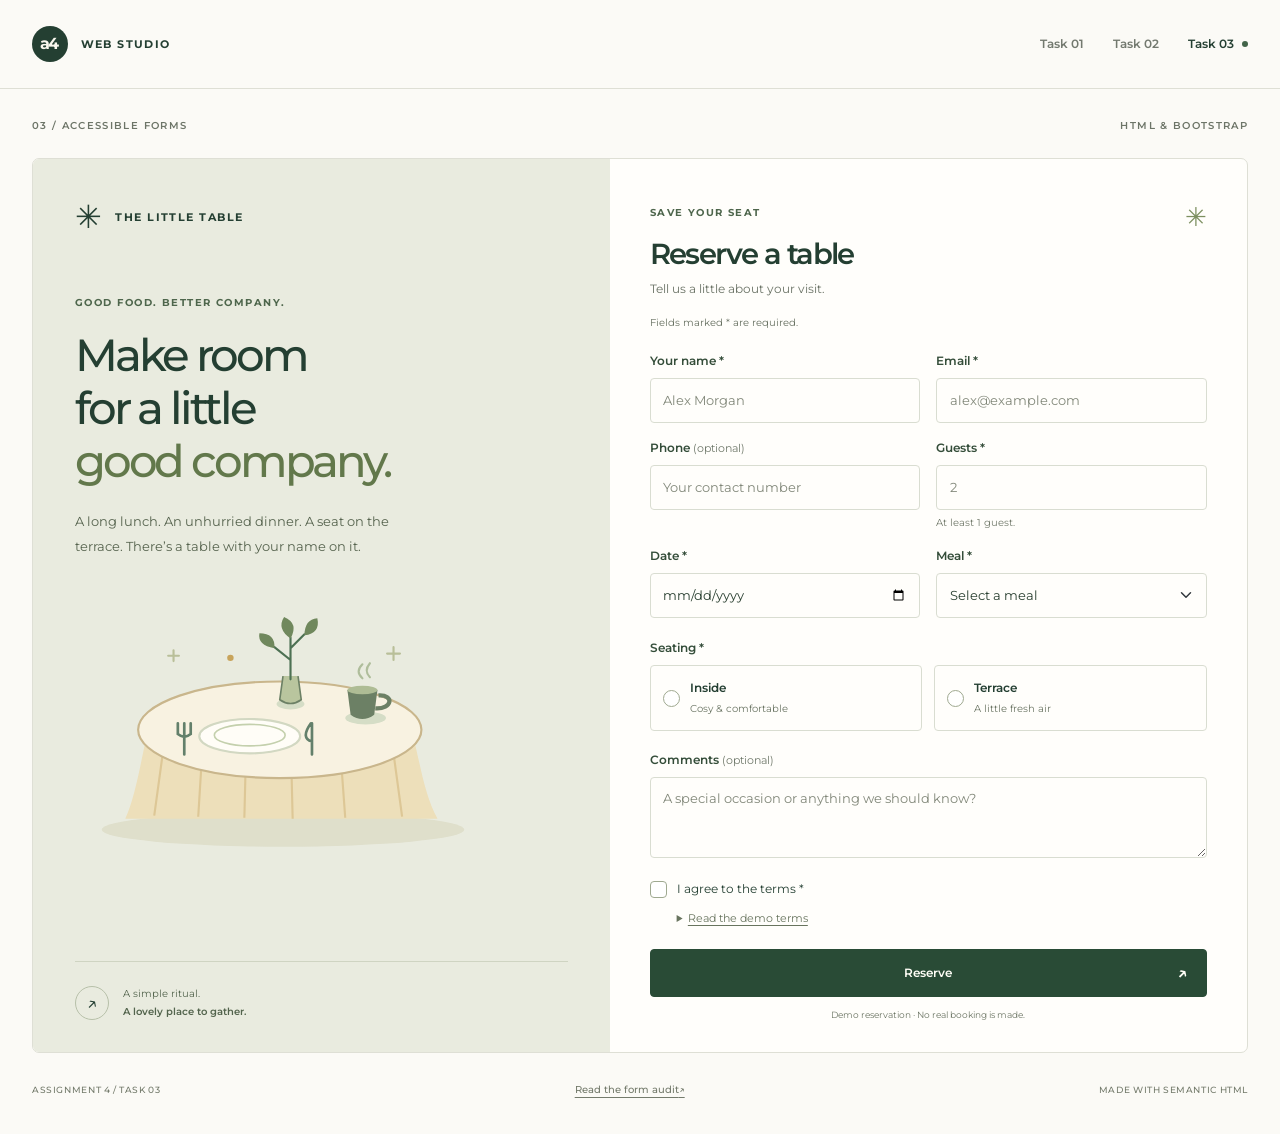
==== task3.html @ 176a505e "Implement three HTML and Bootstrap form assignments" ====
<!doctype html>
<html lang="en">
<head>
  <meta charset="utf-8">
  <meta name="viewport" content="width=device-width, initial-scale=1">
  <meta name="description" content="An accessible café reservation form, rebuilt with semantic HTML and native validation.">
  <title>Reserve a Table — Assignment 4</title>
  <link rel="stylesheet" href="assets/vendor/bootstrap.min.css">
  <link rel="stylesheet" href="assets/common.css">
  <link rel="stylesheet" href="assets/task3.css">
</head>
<body class="cafe-page">
  <a class="cafe-skip" href="#main">Skip to reservation</a>
  <header class="cafe-header">
    <div class="container cafe-header-inner">
      <a class="cafe-brand" href="index.html" aria-label="Assignment 4 home"><span class="cafe-brand-mark" aria-hidden="true">a4</span> WEB STUDIO</a>
      <nav aria-label="Assignments">
        <ul class="cafe-nav">
          <li><a href="task1.html">Task 01</a></li>
          <li><a href="task2.html">Task 02</a></li>
          <li><a href="task3.html" aria-current="page">Task 03 <span class="cafe-nav-dot" aria-hidden="true"></span></a></li>
        </ul>
      </nav>
    </div>
  </header>

  <main id="main" class="container cafe-main">
    <div class="cafe-page-caption"><span>03 / ACCESSIBLE FORMS</span><span>HTML &amp; BOOTSTRAP</span></div>
    <div class="cafe-layout">
      <section class="cafe-story" aria-labelledby="cafe-title">
        <div class="cafe-wordmark"><span aria-hidden="true">✳</span> THE LITTLE TABLE</div>
        <p class="cafe-eyebrow">GOOD FOOD. BETTER COMPANY.</p>
        <h1 id="cafe-title">Make room<br>for a little<br><span>good company.</span></h1>
        <p class="cafe-intro">A long lunch. An unhurried dinner. A seat on the terrace. There’s a table with your name on it.</p>

        <div class="cafe-table-art" aria-hidden="true">
          <svg viewBox="0 0 410 240" xmlns="http://www.w3.org/2000/svg" focusable="false">
            <ellipse cx="205" cy="213" rx="169" ry="16" fill="#dfdfcb"/>
            <path d="M58 203c11-24 16-64 22-85h244c8 26 11 59 25 85" fill="#eddfba"/>
            <path d="m96 120-11 80m46-80-5 81m45-81-2 82m43-82 2 83m43-83 6 82m42-82 11 81" stroke="#ddc796" stroke-width="2"/>
            <ellipse cx="202" cy="120" rx="132" ry="45" fill="#f8f2e1" stroke="#c9b68c" stroke-width="2"/>
            <ellipse cx="174" cy="126" rx="47" ry="16" fill="#fffdf7" stroke="#d2d8c2" stroke-width="2"/>
            <ellipse cx="174" cy="125" rx="33" ry="10" fill="none" stroke="#c4d0ad" stroke-width="1.5"/>
            <path d="M113 114v29m-6-29v10q6 5 12 0v-10m-6 9v-9m119 0v29m-1-29q-10 14 1 17" fill="none" stroke="#63806b" stroke-linecap="round" stroke-width="2.5"/>
            <ellipse cx="282" cy="109" rx="19" ry="6" fill="#d5ddc6"/>
            <path d="M265 83h28l-3 23q-11 8-22 0z" fill="#6c8065"/>
            <path d="M294 88c15-1 13 13-3 12" fill="none" stroke="#6c8065" stroke-width="4"/>
            <ellipse cx="279" cy="83" rx="14" ry="4" fill="#aebc95"/>
            <path d="M279 72q-7-6 0-13m7 12q-6-6 0-13" fill="none" stroke="#afbd9b" stroke-linecap="round" stroke-width="2"/>
            <ellipse cx="212" cy="96" rx="13" ry="5" fill="#d5ddc6"/>
            <path d="m205 70-3 22q10 7 20 0l-3-22" fill="#b9c59e" stroke="#6c8065" stroke-width="1.5"/>
            <path d="M212 73V34m0 21-15-12m15 1 13-13" fill="none" stroke="#4d7153" stroke-linecap="round" stroke-width="2"/>
            <path d="M197 44q-16-3-14-14 15 0 14 14m28-12q0-15 12-16 3 14-12 16m-13 3q-13-9-6-20 14 6 6 20" fill="#70885d"/>
            <circle cx="156" cy="53" r="3" fill="#c8a45c"/>
            <path d="M308 43v12m-6-6h12m-211-3v10m-5-5h10" stroke="#b9bf99" stroke-width="2" stroke-linecap="round"/>
          </svg>
        </div>
        <div class="cafe-story-bottom"><span class="cafe-leaf" aria-hidden="true">↗</span><p>A simple ritual.<br><strong>A lovely place to gather.</strong></p></div>
      </section>

      <section class="cafe-form-card" aria-labelledby="reservation-title">
        <div class="cafe-form-top"><span class="cafe-eyebrow">SAVE YOUR SEAT</span><span class="cafe-small-flower" aria-hidden="true">✳</span></div>
        <h2 id="reservation-title">Reserve a table</h2>
        <p class="cafe-form-intro">Tell us a little about your visit.</p>
        <p class="cafe-required-note">Fields marked <span aria-hidden="true">*</span> are required.</p>

        <form method="post" action="completed.html" class="cafe-form">
          <div class="row g-3">
            <div class="col-sm-6">
              <label class="form-label" for="full-name">Your name <span aria-hidden="true">*</span></label>
              <input class="form-control" type="text" id="full-name" name="full_name" autocomplete="name" placeholder="Alex Morgan" required>
            </div>
            <div class="col-sm-6">
              <label class="form-label" for="email">Email <span aria-hidden="true">*</span></label>
              <input class="form-control" type="email" id="email" name="email" autocomplete="email" placeholder="alex@example.com" required>
            </div>
            <div class="col-sm-6">
              <label class="form-label" for="phone">Phone <span class="cafe-optional">(optional)</span></label>
              <input class="form-control" type="tel" id="phone" name="phone" autocomplete="tel" placeholder="Your contact number">
            </div>
            <div class="col-sm-6">
              <label class="form-label" for="guests">Guests <span aria-hidden="true">*</span></label>
              <input class="form-control" type="number" id="guests" name="guests" min="1" step="1" placeholder="2" aria-describedby="guests-hint" required>
              <div class="form-text" id="guests-hint">At least 1 guest.</div>
            </div>
            <div class="col-sm-6">
              <label class="form-label" for="date">Date <span aria-hidden="true">*</span></label>
              <input class="form-control" type="date" id="date" name="date" required>
            </div>
            <div class="col-sm-6">
              <label class="form-label" for="meal">Meal <span aria-hidden="true">*</span></label>
              <select class="form-select" id="meal" name="meal" required>
                <option value="" selected disabled>Select a meal</option>
                <option value="lunch">Lunch</option>
                <option value="dinner">Dinner</option>
              </select>
            </div>
          </div>

          <fieldset class="cafe-seating">
            <legend>Seating <span aria-hidden="true">*</span></legend>
            <div class="cafe-seat-options">
              <label class="cafe-seat-option" for="seating-inside">
                <input class="form-check-input" type="radio" id="seating-inside" name="seating" value="inside" required>
                <span>Inside<small>Cosy &amp; comfortable</small></span>
              </label>
              <label class="cafe-seat-option" for="seating-terrace">
                <input class="form-check-input" type="radio" id="seating-terrace" name="seating" value="terrace" required>
                <span>Terrace<small>A little fresh air</small></span>
              </label>
            </div>
          </fieldset>

          <div class="cafe-comments">
            <label class="form-label" for="comments">Comments <span class="cafe-optional">(optional)</span></label>
            <textarea class="form-control" id="comments" name="comments" rows="3" placeholder="A special occasion or anything we should know?"></textarea>
          </div>

          <div class="form-check cafe-terms">
            <input class="form-check-input" type="checkbox" id="terms" name="terms" value="accepted" required>
            <label class="form-check-label" for="terms">I agree to the terms <span aria-hidden="true">*</span></label>
          </div>
          <details class="cafe-terms-details">
            <summary>Read the demo terms</summary>
            <p>This is a demonstration. Submitting this form shows a confirmation page and does not create a real café booking.</p>
          </details>
          <button class="btn cafe-submit" type="submit">Reserve <span aria-hidden="true">↗</span></button>
          <p class="cafe-demo-note">Demo reservation · No real booking is made.</p>
        </form>
      </section>
    </div>
    <footer class="cafe-footer"><span>ASSIGNMENT 4 / TASK 03</span><a href="docs/task3-audit.md">Read the form audit <span aria-hidden="true">↗</span></a><span>MADE WITH SEMANTIC HTML</span></footer>
  </main>
</body>
</html>
---- assets/common.css ----
@font-face {
  font-family: Montserrat;
  src: url("fonts/Montserrat.ttf") format("truetype");
  font-weight: 100 900;
  font-style: normal;
  font-display: swap;
}

body { font-family: Montserrat, sans-serif; }
:focus-visible { outline: 3px solid #0f6b5f; outline-offset: 4px; }
---- assets/task3.css ----
.cafe-page { --cafe-ink: #243f32; --cafe-muted: #687366; --cafe-paper: #fbfaf6; --cafe-line: #dedfd5; background: var(--cafe-paper); color: var(--cafe-ink); font-family: "Montserrat", sans-serif; }
.cafe-page a { color: inherit; }
.cafe-page .container { max-width: 1240px; }
.cafe-skip { position: absolute; top: -5rem; left: 1rem; z-index: 20; padding: .8rem 1rem; background: #fff; border: 2px solid var(--cafe-ink); }
.cafe-skip:focus { top: 1rem; }
.cafe-page :focus-visible { outline: 3px solid #a56516; outline-offset: 4px; }
.cafe-header { border-bottom: 1px solid var(--cafe-line); }
.cafe-header-inner { display: flex; align-items: center; justify-content: space-between; min-height: 88px; gap: 1.5rem; }
.cafe-brand { display: inline-flex; align-items: center; gap: .8rem; color: var(--cafe-ink); text-decoration: none; font-size: .7rem; font-weight: 700; letter-spacing: .12em; white-space: nowrap; }
.cafe-brand-mark { display: grid; place-items: center; width: 36px; height: 36px; border-radius: 50%; background: var(--cafe-ink); color: #faf8ef; font-size: 1rem; letter-spacing: -.08em; padding-right: 2px; }
.cafe-nav { display: flex; align-items: center; gap: 1.8rem; margin: 0; padding: 0; list-style: none; }
.cafe-nav a { display: inline-flex; align-items: center; gap: .5rem; min-height: 44px; text-decoration: none; font-size: .75rem; font-weight: 600; color: #73796f; }
.cafe-nav a[aria-current="page"], .cafe-nav a:hover { color: #243f32; }
.cafe-nav-dot { width: 6px; height: 6px; background: #426449; border-radius: 50%; }
.cafe-main { padding-top: 30px; }
.cafe-page-caption { display: flex; justify-content: space-between; gap: 1rem; margin-bottom: 25px; color: #6d7568; font-size: .6rem; font-weight: 600; letter-spacing: .14em; }
.cafe-layout { display: grid; grid-template-columns: .95fr 1.05fr; border: 1px solid var(--cafe-line); border-radius: 7px; overflow: hidden; background: #fffefb; }
.cafe-story { display: flex; flex-direction: column; padding: 42px 42px 30px; background: #e9ebdf; min-width: 0; }
.cafe-wordmark { display: flex; align-items: center; gap: .75rem; font-weight: 700; font-size: .69rem; letter-spacing: .13em; margin-bottom: 63px; }
.cafe-wordmark > span { font-size: 2rem; line-height: 1; font-weight: 400; }
.cafe-eyebrow { color: #4e664c; font-size: .6rem; letter-spacing: .15em; font-weight: 700; margin: 0 0 17px; }
.cafe-story h1 { font-size: clamp(2.25rem, 3.55vw, 3.2rem); line-height: 1.17; font-weight: 500; letter-spacing: -.07em; margin: 0 0 23px; }
.cafe-story h1 span { color: #62784b; }
.cafe-intro { max-width: 330px; font-size: .8rem; line-height: 1.95; color: #56634e; margin-bottom: 17px; }
.cafe-table-art { margin: 24px -12px 15px; max-width: 440px; }
.cafe-table-art svg { width: 100%; height: auto; display: block; }
.cafe-story-bottom { display: flex; align-items: center; gap: 14px; margin-top: auto; padding-top: 23px; border-top: 1px solid #cfd4c2; }
.cafe-story-bottom p { font-size: .64rem; line-height: 1.8; color: #53644d; margin: 0; }
.cafe-story-bottom strong { font-weight: 600; }
.cafe-leaf { display: grid; place-items: center; width: 34px; height: 34px; border: 1px solid #b7c0a9; border-radius: 50%; font-size: 1.25rem; }
.cafe-form-card { padding: 39px 40px 30px; min-width: 0; }
.cafe-form-top { display: flex; align-items: center; justify-content: space-between; }
.cafe-form-top .cafe-eyebrow { margin-bottom: 8px; }
.cafe-small-flower { color: #7c8f60; font-size: 1.6rem; }
.cafe-form-card h2 { font-size: 1.8rem; font-weight: 600; letter-spacing: -.055em; margin-bottom: 9px; }
.cafe-form-intro { font-size: .75rem; color: #6a7265; margin-bottom: 18px; }
.cafe-required-note { font-size: .6rem; color: #677061; margin-bottom: 21px; }
.cafe-form .form-label, .cafe-seating legend { display: block; font-size: .76rem; font-weight: 600; color: #344d39; margin-bottom: 8px; }
.cafe-optional { color: #70796b; font-weight: 400; font-size: .67rem; }
.cafe-form .form-control, .cafe-form .form-select { font-family: inherit; min-height: 45px; padding: .65rem .8rem; font-size: .8rem; color: #293f30; border: 1px solid #d9ddd1; border-radius: 4px; background-color: #fffefb; }
.cafe-form .form-control::placeholder { color: #818779; opacity: 1; }
.cafe-form .form-select { padding-right: 2.25rem; }
.cafe-form .form-control:focus, .cafe-form .form-select:focus { border-color: #537446; box-shadow: 0 0 0 3px #6d885e25; }
.cafe-form .form-text { font-size: .64rem; color: #737b6c; margin-top: 5px; }
.cafe-seating { margin: 21px 0 20px; padding: 0; border: 0; }
.cafe-seating legend { float: none; width: auto; }
.cafe-seat-options { display: grid; grid-template-columns: 1fr 1fr; gap: 12px; }
.cafe-seat-option { display: flex; align-items: center; gap: 10px; min-height: 66px; border: 1px solid #d9ddd1; padding: 12px; border-radius: 4px; cursor: pointer; }
.cafe-seat-option:hover, .cafe-seat-option:has(input:checked) { background: #f0f3e8; border-color: #6b8154; }
.cafe-seat-option > span { font-size: .78rem; font-weight: 600; }
.cafe-seat-option small { display: block; margin-top: 4px; font-size: .61rem; color: #6b7564; font-weight: 400; }
.cafe-form .form-check-input { margin-top: 0; width: 17px; height: 17px; flex: 0 0 17px; border-color: #9fa990; cursor: pointer; }
.cafe-form .form-check-input:checked { background-color: #4c6945; border-color: #4c6945; }
.cafe-form .form-check-input:focus { box-shadow: 0 0 0 3px #6d885e25; }
.cafe-comments textarea { min-height: 87px; resize: vertical; }
.cafe-terms { display: flex; align-items: center; gap: 10px; padding-left: 0; margin: 20px 0 6px; }
.cafe-terms .form-check-input { margin-left: 0; }
.cafe-terms .form-check-label { font-size: .73rem; cursor: pointer; }
.cafe-terms-details { margin: 0 0 20px 27px; font-size: .66rem; color: #68745e; }
.cafe-terms-details summary { width: fit-content; padding: 3px 0; text-decoration: underline; text-underline-offset: 3px; cursor: pointer; }
.cafe-terms-details p { max-width: 350px; line-height: 1.7; margin: 7px 0 0; }
.cafe-submit { display: flex; align-items: center; justify-content: center; position: relative; width: 100%; min-height: 48px; background: #294b36; color: #fffef7; border: 1px solid #294b36; border-radius: 4px; font-size: .73rem; font-weight: 600; }
.cafe-submit span { position: absolute; right: 18px; font-size: 1.1rem; }
.cafe-submit:hover, .cafe-submit:active { background: #1b3726 !important; color: #fff !important; border-color: #1b3726 !important; }
.cafe-submit:focus-visible { background: #294b36; color: #fff; }
.cafe-demo-note { text-align: center; color: #6d7665; font-size: .55rem; margin: 11px 0 0; }
.cafe-footer { display: flex; align-items: center; justify-content: space-between; flex-wrap: wrap; gap: 16px; padding: 23px 0 30px; color: #747b6c; font-size: .55rem; font-weight: 500; letter-spacing: .07em; }
.cafe-footer a { min-height: 28px; display: inline-flex; align-items: center; text-decoration: underline; text-underline-offset: 4px; letter-spacing: 0; font-size: .65rem; }
@media (max-width: 991.98px) { .cafe-layout { grid-template-columns: .85fr 1.15fr; } .cafe-story { padding: 32px 25px; } .cafe-form-card { padding: 30px 25px; } .cafe-wordmark { margin-bottom: 40px; font-size: .6rem; } .cafe-story h1 { font-size: 2.25rem; } .cafe-intro { font-size: .73rem; } .cafe-seat-option { padding: 10px 8px; gap: 7px; } }
@media (max-width: 767.98px) { .cafe-layout { grid-template-columns: 1fr; } .cafe-story { position: relative; padding: 30px; overflow: hidden; } .cafe-wordmark { margin-bottom: 30px; } .cafe-story h1 { font-size: 2.5rem; } .cafe-intro { max-width: 330px; padding-right: 24px; } .cafe-table-art { position: absolute; bottom: 5px; right: -15px; width: 38%; opacity: .6; margin: 0; } .cafe-story-bottom { max-width: 230px; margin-top: 10px; padding-top: 15px; } .cafe-form-card { padding: 30px; } .cafe-nav { gap: 1.1rem; } .cafe-page-caption { margin-bottom: 18px; } }
@media (max-width: 575.98px) { .cafe-header-inner { min-height: 75px; gap: 10px; } .cafe-brand { font-size: .57rem; gap: .45rem; letter-spacing: .06em; } .cafe-brand-mark { width: 30px; height: 30px; font-size: .9rem; } .cafe-nav { gap: .75rem; } .cafe-nav a { font-size: .61rem; gap: .25rem; } .cafe-main { padding-top: 20px; } .cafe-page-caption { font-size: .48rem; letter-spacing: .07em; } .cafe-story { padding: 27px 23px; } .cafe-story h1 { font-size: 2.3rem; } .cafe-table-art { width: 36%; right: 0; bottom: 15px; } .cafe-form-card { padding: 29px 23px; } .cafe-form-card h2 { font-size: 1.65rem; } .cafe-form .form-control, .cafe-form .form-select { font-size: 1rem; } .cafe-seat-option small { font-size: .52rem; } .cafe-footer { justify-content: flex-start; } .cafe-footer > span:last-child { margin-left: auto; } }
@media (max-width: 359px) { .cafe-brand { font-size: .5rem; } .cafe-nav { gap: .5rem; } .cafe-nav a { font-size: .56rem; } .cafe-form-card { padding: 25px 17px; } .cafe-seat-options { gap: 8px; } .cafe-seat-option small { font-size: .48rem; } }
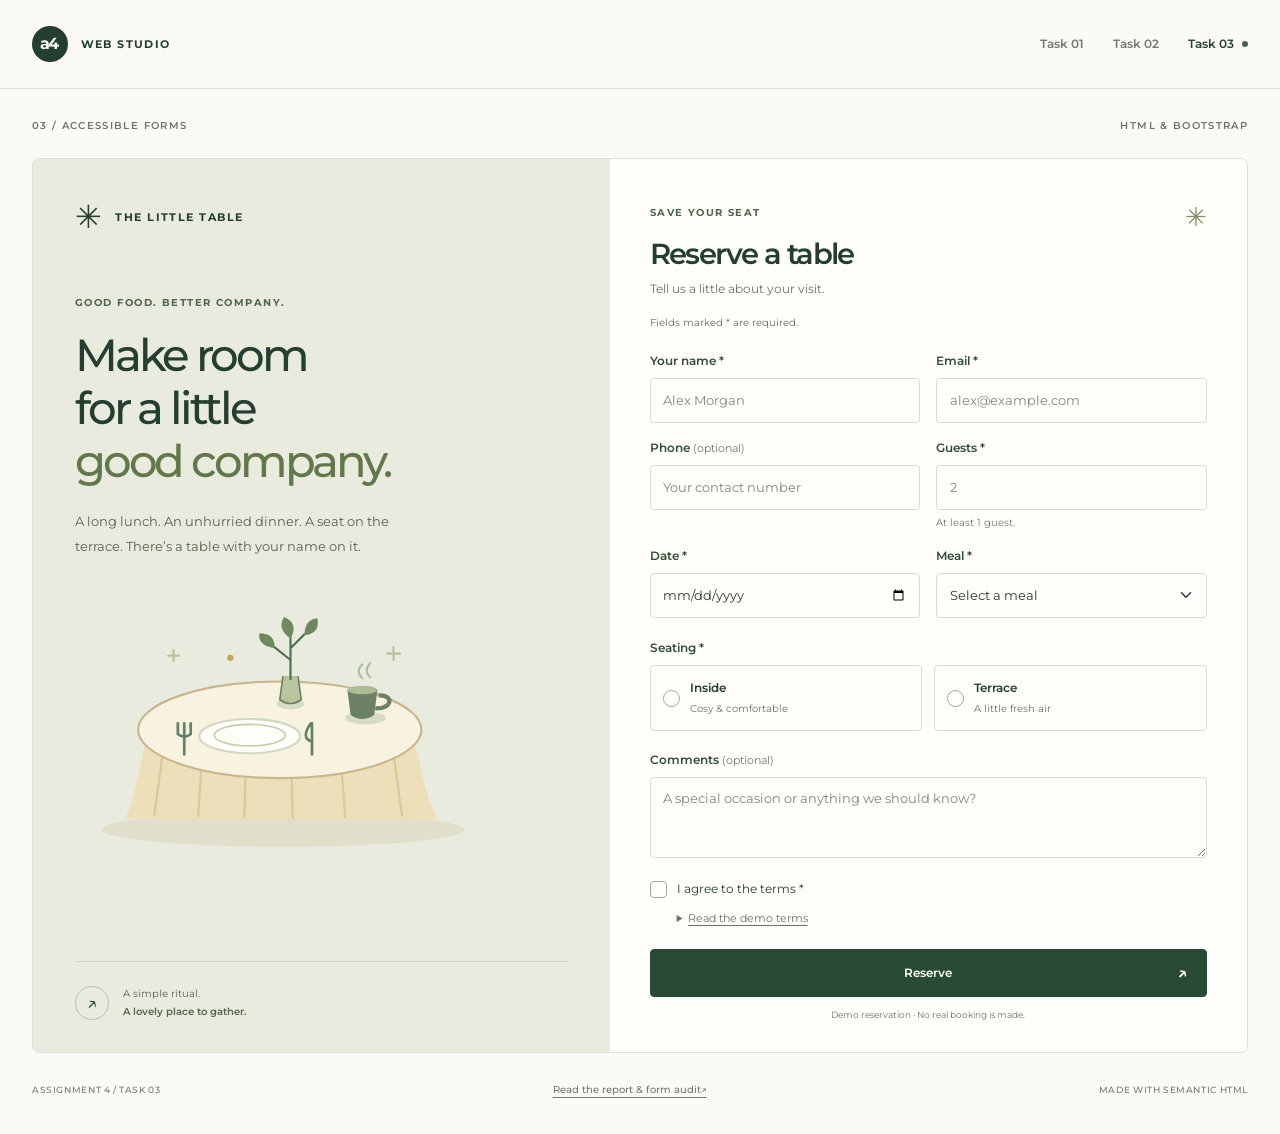
==== commit dce63bef: "Keep essential submission files and replace report with English PDF" ====
--- a/task3.html
+++ b/task3.html
@@ -129,7 +129,7 @@
         </form>
       </section>
     </div>
-    <footer class="cafe-footer"><span>ASSIGNMENT 4 / TASK 03</span><a href="docs/task3-audit.md">Read the form audit <span aria-hidden="true">↗</span></a><span>MADE WITH SEMANTIC HTML</span></footer>
+    <footer class="cafe-footer"><span>ASSIGNMENT 4 / TASK 03</span><a href="Assignment4_Aitpayev_Tamerlan.pdf">Read the report &amp; form audit <span aria-hidden="true">↗</span></a><span>MADE WITH SEMANTIC HTML</span></footer>
   </main>
 </body>
 </html>
--- a/assets/common.css
+++ b/assets/common.css
@@ -7,5 +7,5 @@
 }
 
 body { font-family: Montserrat, sans-serif; }
-:focus-visible { outline: 3px solid #0f6b5f; outline-offset: 4px; }
+:focus-visible, .btn:focus-visible { outline: 3px solid #0f6b5f; outline-offset: 4px; }
 
